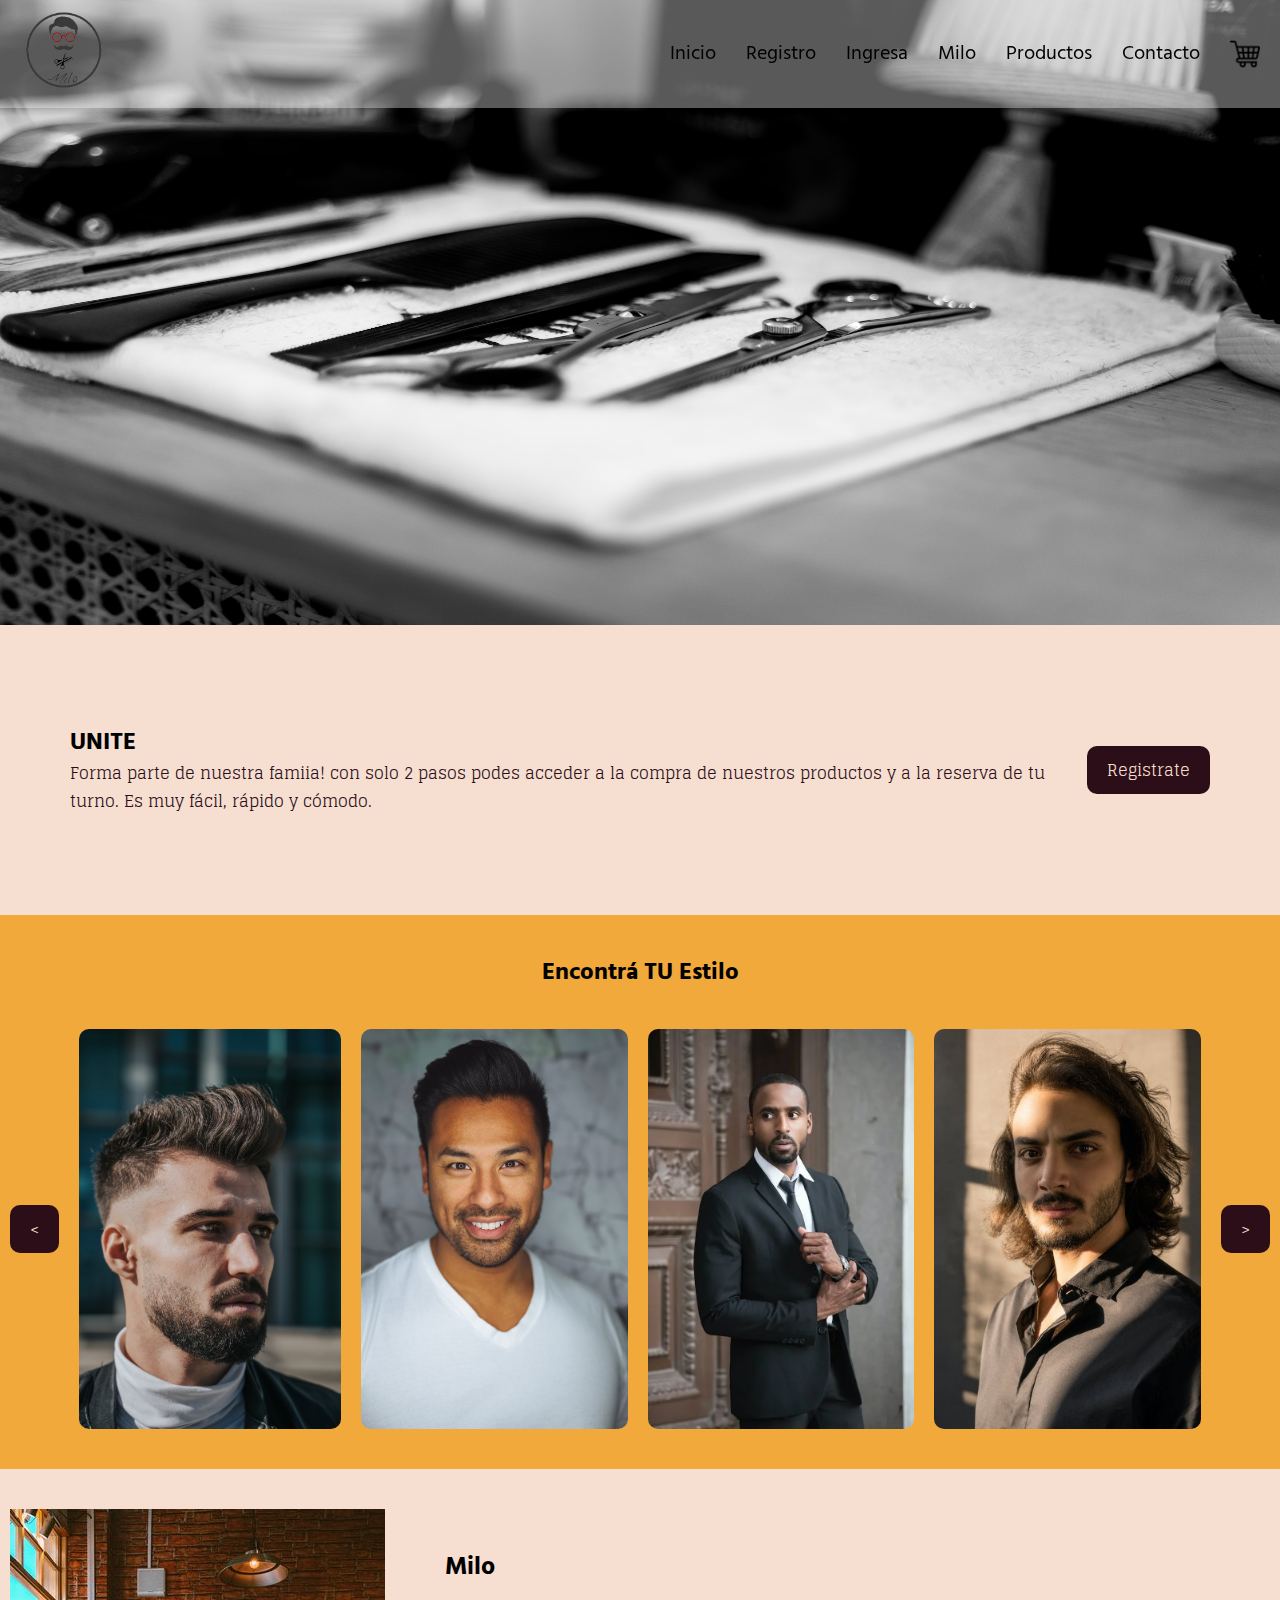
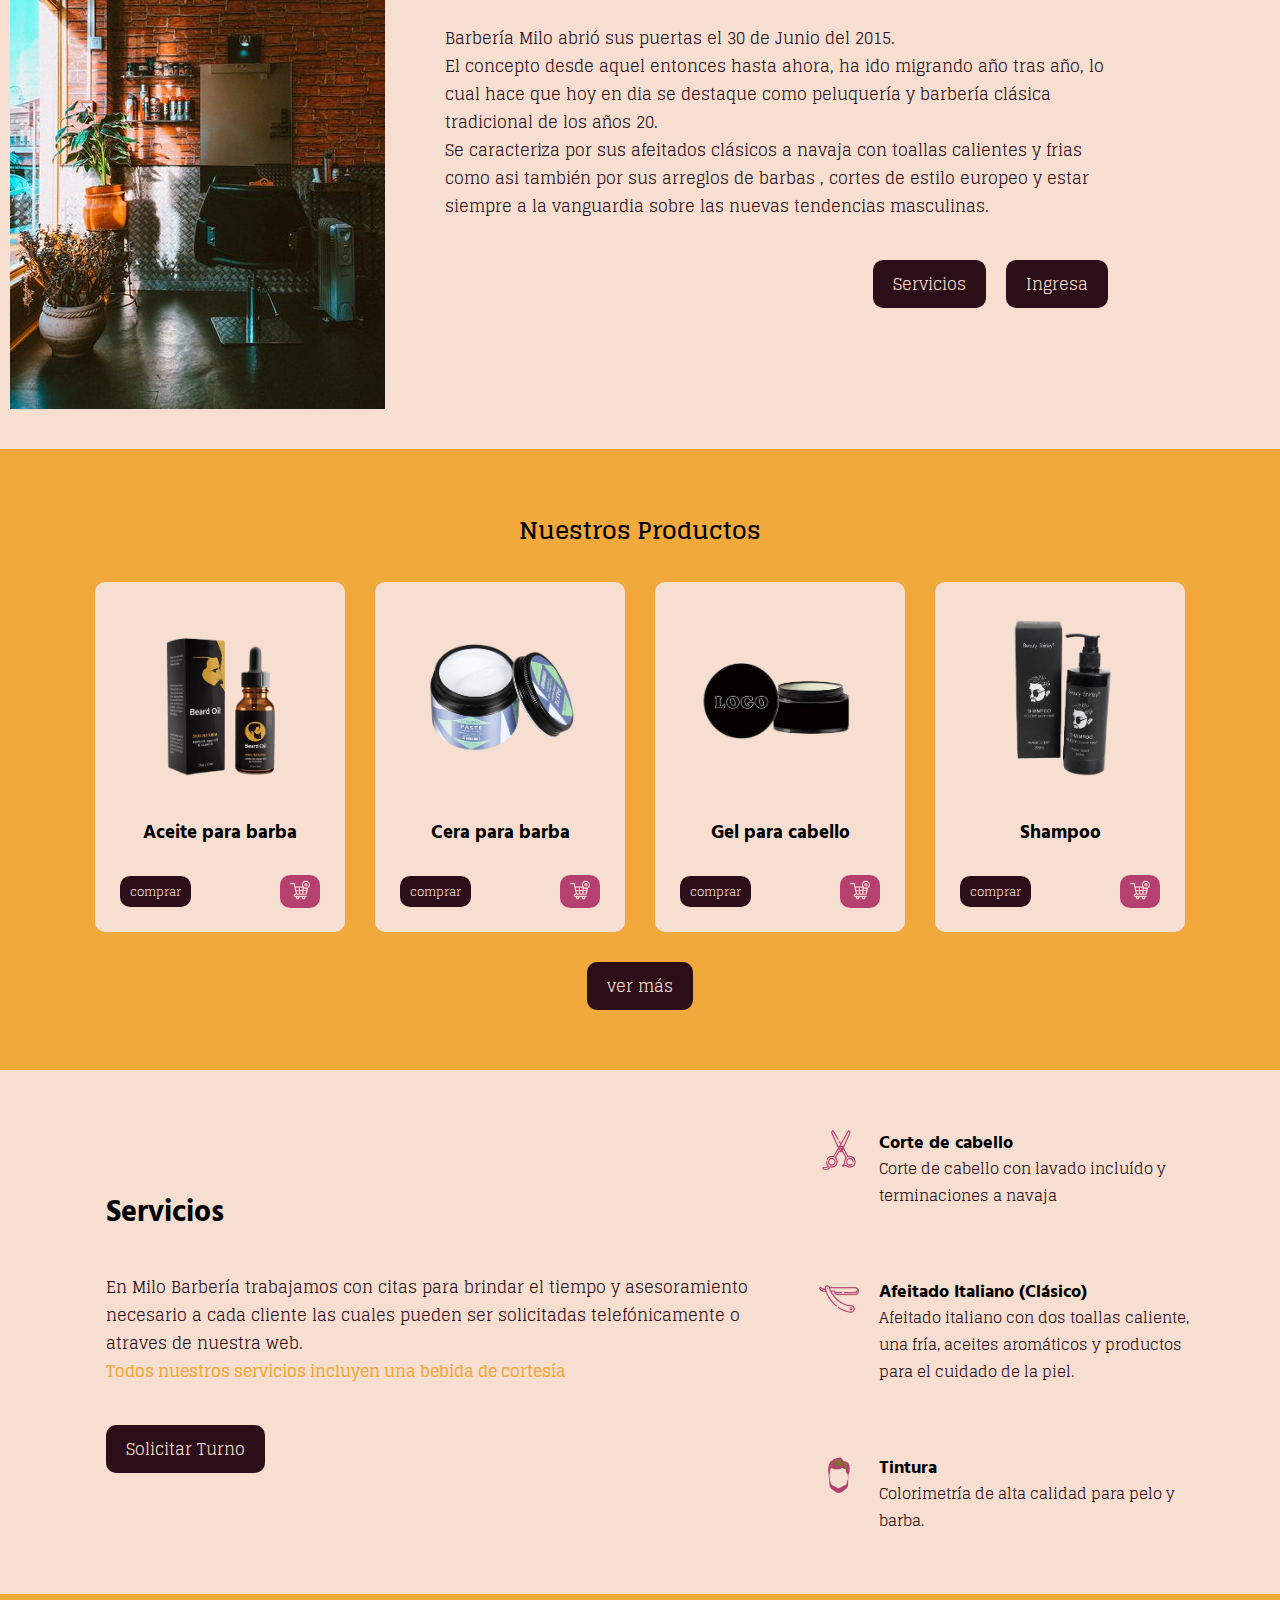
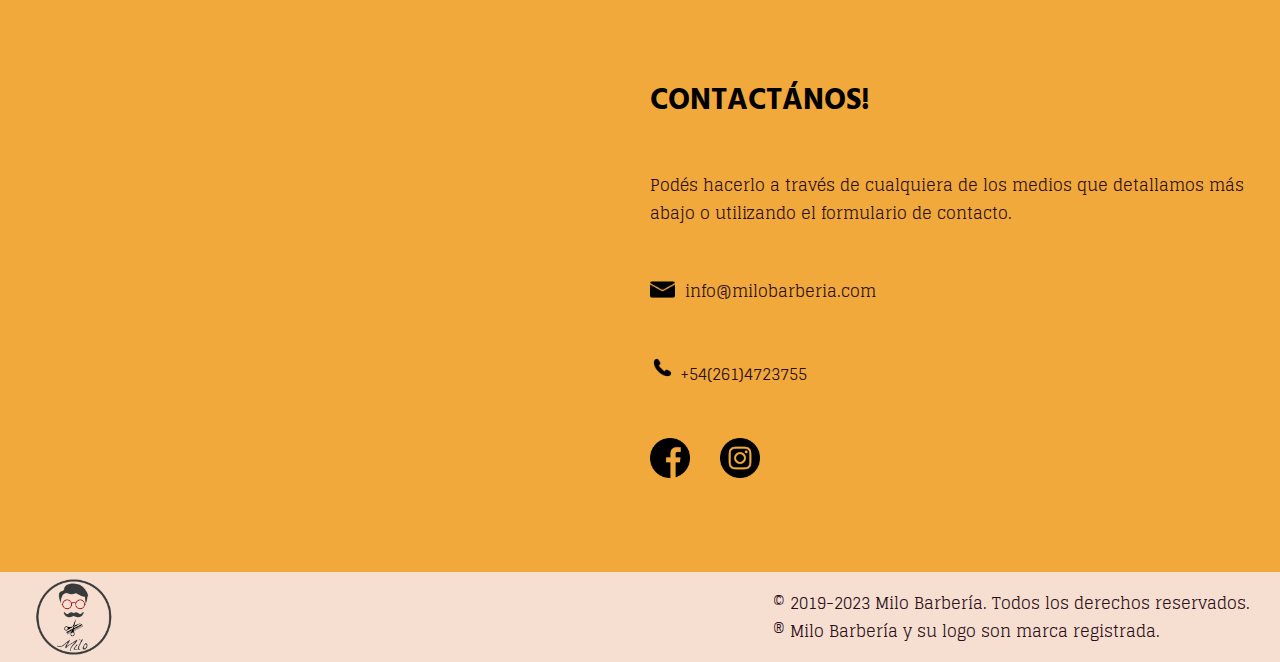
==== index.html @ 26f1858d "integrador" ====
<!DOCTYPE html>
<html lang="en">
  <head>
    <meta charset="UTF-8" />
    <meta name="viewport" content="width=device-width, initial-scale=1.0" />
    <link rel="stylesheet" href="./assets/style.css" />
    <title>Proyecto Final</title>
  </head>
  <body>
    <header>
      <nav>
        <a href="http://127.0.0.1:5500/"
          ><img src="./assets/imagenes/logo.png" alt="logo"
        /></a>
        <div class="nav-list">
          <ul class="nav-ul">
            <li><a href="#portada">Inicio</a></li>
            <li><a href="./registro.html">Registro</a></li>
            <li><a href="#">Ingresa</a></li>
            <li><a href="#Milo">Milo</a></li>
            <li><a href="#Productos">Productos</a></li>
            <li><a href="#Contacto">Contacto</a></li>
          </ul>
          <img
            src="./assets/imagenes/carrito/carrito-de-compras.png"
            alt="carrito"
          />
        </div>
      </nav>
    </header>
    <main>
      <section id="portada">
        <img src="./assets/imagenes/fondo.jpg" alt="foto portada" />
      </section>
      <section id="Registro">
        <div class="register">
          <div class="text-register">
            <h2>UNITE</h2>
            <p>
              Forma parte de nuestra famiia! con solo 2 pasos podes acceder a la
              compra de nuestros productos y a la reserva de tu turno. Es muy
              fácil, rápido y cómodo.
            </p>
          </div>
          <div class="button">
            <a href="#">Registrate</a>
          </div>
        </div>
      </section>
      <div class="estilos">
        <h2>Encontrá TU Estilo</h2>
        <div class="estilos-img">
          <div class="button"><p><</p></div>
          <img src="./assets/imagenes/Estilos/1.jpg" alt="estilo-1" />
          <img src="./assets/imagenes/Estilos/2.jpg" alt="estilo-2" />
          <img src="./assets/imagenes/Estilos/3.webp" alt="estilo-3" />
          <img src="./assets/imagenes/Estilos/4.jpeg" alt="estilo-4" />
          <div class="button"><p>></p></div>
        </div>
      </div>
      <section id="Milo">
        <div class="milo">
          <img src="./assets/imagenes/milo.jpg" alt="milo" />
          <div class="milo-text">
            <h3>Milo</h3>
            <p>
              Barbería Milo abrió sus puertas el 30 de Junio del 2015. <br />
              El concepto desde aquel entonces hasta ahora, ha ido migrando año
              tras año, lo cual hace que hoy en dia se destaque como peluquería
              y barbería clásica tradicional de los años 20. <br />
              Se caracteriza por sus afeitados clásicos a navaja con toallas
              calientes y frias como asi también por sus arreglos de barbas ,
              cortes de estilo europeo y estar siempre a la vanguardia sobre las
              nuevas tendencias masculinas.
            </p>
            <div class="milo-btn">
              <div class="button"><a href="#">Servicios</a></div>
              <div class="button"><a href="#">Ingresa</a></div>
            </div>
          </div>
        </div>
      </section>
      <section id="Productos">
        <h2>Nuestros Productos</h2>
        <div class="card-seccion">
          <div class="card">
            <img src="./assets/imagenes/productos/aceite.png" alt="aceite" />
            <h3>Aceite para barba</h3>
            <div class="btn-card">
              <div class="button-comp"><a href="#">comprar</a></div>
              <div class="button-cart">
                <a href="#"
                  ><img
                    src="./assets/imagenes/carrito/anadir-al-carrito.png"
                    alt="cart-icon"
                /></a>
              </div>
            </div>
          </div>
          <div class="card">
            <img src="./assets/imagenes/productos/cera.png" alt="cera" />
            <h3>Cera para barba</h3>
            <div class="btn-card">
              <div class="button-comp"><a href="#">comprar</a></div>
              <div class="button-cart">
                <a href="#"
                  ><img
                    src="./assets/imagenes/carrito/anadir-al-carrito.png"
                    alt="cart-icon"
                /></a>
              </div>
            </div>
          </div>
          <div class="card">
            <img src="./assets/imagenes/productos/gel.png" alt="gel" />
            <h3>Gel para cabello</h3>
            <div class="btn-card">
              <div class="button-comp"><a href="#">comprar</a></div>
              <div class="button-cart">
                <a href="#"
                  ><img
                    src="./assets/imagenes/carrito/anadir-al-carrito.png"
                    alt="cart-icon"
                /></a>
              </div>
            </div>
          </div>
          <div class="card">
            <img src="./assets/imagenes/productos/shampoo.png" alt="shampoo" />
            <h3>Shampoo</h3>
            <div class="btn-card">
              <div class="button-comp"><a href="#">comprar</a></div>
              <div class="button-cart">
                <a href="#"
                  ><img
                    src="./assets/imagenes/carrito/anadir-al-carrito.png"
                    alt="cart-icon"
                /></a>
              </div>
            </div>
          </div>
        </div>
        <div class="btn-more">
          <a href="#">ver más</a>
        </div>
      </section>
      <div class="servicios">
        <div class="servicios-texto">
          <h2>Servicios</h2>
          <p>
            En Milo Barbería trabajamos con citas para brindar el tiempo y
            asesoramiento necesario a cada cliente las cuales pueden ser
            solicitadas telefónicamente o atraves de nuestra web. <br />
            <b
              ><span class="span-servicios">
                Todos nuestros servicios incluyen una bebida de cortesía</span
              ></b
            >
          </p>
          <div class="servicios-btn">
            <div class="button"><a href="#">Solicitar Turno</a></div>
          </div>
        </div>
        <div class="servicios-tipo">
          <div class="servicios-info">
            <img src="./assets/imagenes/servicios/tijeras.png" alt="navaja" />
            <div>
              <h3>Corte de cabello</h3>
              <p>
                Corte de cabello con lavado incluído y terminaciones a navaja
              </p>
            </div>
          </div>

          <div class="servicios-info">
            <img
              src="./assets/imagenes/servicios/navaja-de-afeitar.png"
              alt="navaja"
            />
            <div>
              <h3>Afeitado Italiano (Clásico)</h3>
              <p>
                Afeitado italiano con dos toallas caliente, una fría, aceites
                aromáticos y productos para el cuidado de la piel.
              </p>
            </div>
          </div>

          <div class="servicios-info">
            <img src="./assets/imagenes/servicios/peinado.png" alt="navaja" />
            <div>
              <h3>Tintura</h3>
              <p>Colorimetría de alta calidad para pelo y barba.</p>
            </div>
          </div>
        </div>
      </div>
      <section id="Contacto">
        <div class="contacto">
          <div class="iframe">
            <iframe
              src="https://www.google.com/maps/embed?pb=!1m18!1m12!1m3!1d2368.666801230985!2d-68.80490873131566!3d-32.90343686190601!2m3!1f0!2f0!3f0!3m2!1i1024!2i768!4f13.1!3m3!1m2!1s0x967e0eb114f50353%3A0x414009b861c320c0!2sAdolfo%20Calle%2C%20Mendoza!5e0!3m2!1ses-419!2sar!4v1698531806406!5m2!1ses-419!2sar"
              width="600"
              height="450"
              style="border: 0"
              allowfullscreen=""
              loading="lazy"
              referrerpolicy="no-referrer-when-downgrade"
            ></iframe>
          </div>
          <div class="contacto-datos">
            <h2>CONTACTÁNOS!</h2>
            <p>
              Podés hacerlo a través de cualquiera de los medios que detallamos
              más abajo o utilizando el formulario de contacto.
            </p>
            <div class="contacto-mail">
              <img src="./assets/imagenes/contacto/mail.png" alt="mail" />
              <a href="#">info@milobarberia.com</a>
            </div>
            <div class="contacto-tel">
              <img
                src="./assets/imagenes/contacto/telefono.png"
                alt="telefono"
              />
              <a href="#">+54(261)4723755</a>
            </div>
            <div class="contacto-redes">
              <a href="#"
                ><img
                  src="./assets/imagenes/contacto/facebook.png"
                  alt="facebook"
              /></a>
              <a href="#">
                <img
                  src="./assets/imagenes/contacto/instagram.png"
                  alt="instagram"
              /></a>
            </div>
          </div>
        </div>
      </section>
    </main>
    <footer>
      <img src="./assets/imagenes/logo.png" alt="logo" />
      <p>
        © 2019-2023 Milo Barbería. Todos los derechos reservados. <br />
        ® Milo Barbería y su logo son marca registrada.
      </p>
    </footer>
  </body>
</html>
---- assets/style.css ----
@import url("https://fonts.googleapis.com/css2?family=Changa:wght@200;300;400;500;600;700;800&family=Glegoo:wght@400;700&family=Hind+Madurai:wght@300;400;500;600;700&display=swap");

* {
  margin: 0;
  padding: 0;
  box-sizing: border-box;
  text-decoration: none;
  list-style-type: none;
  list-style: none;
  font-family: "Glegoo", arial;
}
body {
  background: #f6dfd1;
  display: flex;
  flex-direction: column;
  align-items: center;
}

:root {
  --font-title: "Changa";
  --font-subtitle: "Hind Madurai";
  --bk-seccion: #f1a93c;
  --bk-cards: #f6dfd1;
  --bk-btn-second: #b64070;
}

header {
  display: flex;
  position: fixed;
  width: 100%;
  padding: 10px 20px;
  background: rgb(255, 255, 255);
  background: linear-gradient(
    0deg,
    rgba(255, 255, 255, 0.35) 0%,
    rgba(255, 255, 255, 0.35) 83%
  );
}

nav {
  display: flex;
  justify-content: space-between;
  align-items: center;
  width: 100%;
}

nav img {
  height: 80px;
}
.nav-list {
  display: flex;
  gap: 30px;
}

.nav-ul {
  display: flex;
  gap: 30px;
}
.nav-ul a {
  color: black;
  font-family: var(--font-subtitle);
  font-size: 20px;
}
.nav-list img {
  height: 30px;
  cursor: pointer;
}

main {
  display: flex;
  flex-direction: column;
  justify-content: center;
  align-items: center;
}

#portada {
  width: 100%;
  height: 625px;
  display: flex;
  position: top 0;
}
#portada img {
  width: 100%;
}
.register {
  display: flex;
  /* justify-content: center; */
  align-items: center;
  padding: 100px 30px;
  gap: 30px;
  max-width: 1200px;
  text-decoration-color: #2c0e18;
}
.register h2 {
  font-family: var(--font-subtitle);
}
.register p {
  color: #2c0e18;
}

.button {
  background: #2c0e18;
  padding: 10px 20px;
  width: fit-content;
  border-radius: 10px;
  cursor: pointer;
}
.button a,
p {
  color: #f6dfd1;
}
.estilos {
  background: var(--bk-seccion);
  width: 100%;
  display: flex;
  flex-direction: column;
  align-items: center;
  padding: 40px 30px;
  gap: 40px;
}
.estilos h2 {
  font-family: var(--font-subtitle);
}
.estilos-img {
  display: flex;
  gap: 20px;
  width: 100%;
  justify-content: center;
  align-items: center;
}
.estilos-img img {
  height: 400px;
  border-radius: 10px;
}
.milo {
  display: flex;
  width: 90%;
  justify-content: center;
  padding: 40px 30px;
  gap: 30px;
}
.milo-text {
  display: flex;
  flex-direction: column;
  gap: 40px;
  padding: 40px 30px;
}
.milo-text h3 {
  font-family: var(--font-subtitle);
  font-size: 25px;
}
.milo-text p {
  color: #2c0e18;
}
.milo-btn {
  display: flex;
  justify-content: end;
  gap: 20px;
}

#Productos {
  width: 100%;
  background: var(--bk-seccion);
  display: flex;
  flex-direction: column;
  justify-content: center;
  align-items: center;
  padding: 60px 10px;
  gap: 30px;
}
.product h2 {
  font-family: var(--font-title);
}

.card-seccion {
  display: flex;
  width: 1200px;
  justify-content: center;
  gap: 30px;
}

.card {
  display: flex;
  flex-direction: column;
  width: 250px;
  height: 350px;
  background: var(--bk-cards);
  justify-content: center;
  align-items: center;
  padding: 10px;
  gap: 30px;
  border-radius: 10px;
}
.card h3 {
  font-family: var(--font-subtitle);
}

.card img {
  width: 80%;
  border-radius: 5px;
}

.btn-card {
  display: flex;
  width: 200px;
  justify-content: space-between;
  align-items: center;
}

.button-comp {
  background: #2c0e18;
  padding: 5px 10px;
  width: fit-content;
  border-radius: 10px;
  font-size: 12px;
}
.button-comp a {
  color: #f6dfd1;
}
.button-cart {
  display: flex;
  background: var(--bk-btn-second);
  padding: 5px 10px 0px 10px;
  width: fit-content;
  border-radius: 10px;
}

.button-cart img {
  width: 20px;
}

.btn-more {
  background: #2c0e18;
  padding: 10px 20px;
  width: fit-content;
  border-radius: 10px;
}
.btn-more a {
  color: #f6dfd1;
}
.servicios {
  display: flex;
  width: 90%;
  justify-content: center;
  align-items: center;
  padding: 60px 30px;
  gap: 30px;
}

.servicios-texto {
  display: flex;
  flex-direction: column;
  gap: 40px;
  padding: 40px 30px;
}

.servicios-texto h2 {
  font-family: var(--font-subtitle);
  font-size: 30px;
}
.servicios-texto p {
  color: #2c0e18;
}
.span-servicios {
  color: #f1a93c;
}

.servicios-tipo {
  display: flex;
  flex-direction: column;
  gap: 70px;
}

.servicios-info {
  display: flex;
  align-items: start;
  gap: 20px;
}
.servicios-info img {
  height: 40px;
}

.servicios-info h3 {
  font-family: var(--font-subtitle);
  font-size: 18px;
}
.servicios-info p {
  color: #2c0e18;
  font-size: 15px;
}

.contacto {
  background: var(--bk-seccion);
  width: 100%;
  justify-content: center;
  align-items: center;
  padding: 60px 20px;
  display: flex;
  gap: 50px;
}
.contacto-datos {
  display: flex;
  flex-direction: column;
  gap: 50px;
}

.contacto-datos h2 {
  font-family: var(--font-subtitle);
  font-size: 30px;
}

.contacto-datos p {
  color: #2c0e18;
}

.contacto-datos a {
  color: #2c0e18;
}
.contacto-mail {
  display: flex;
  gap: 10px;
}

.contacto-mail img {
  height: 25px;
}

.contacto-tel img {
  height: 25px;
}

.contacto-redes {
  display: flex;
  gap: 30px;
}

.contacto-redes img {
  height: 40px;
}

footer {
  display: flex;
  justify-content: space-between;
  align-items: center;
  padding: 5px 30px;
  width: 100%;
}

footer p {
  color: #2c0e18;
}

footer img {
  height: 80px;
}

/* ========== REGISTRO =========== */

.registro {
  display: flex;
  flex-direction: column;
  padding: 150px 30px;
  max-width: 1200px;
  justify-content: center;
  align-items: center;
  gap: 30px;
}

.registro h1 {
  font-family: var(--font-title);
}

.formulario {
  display: flex;
  flex-direction: column;
  justify-content: center;
  gap: 20px;
}

.campos {
  font-family: var(--font-subtitle);
  color: #2c0e18;
  font-size: 20px;
}
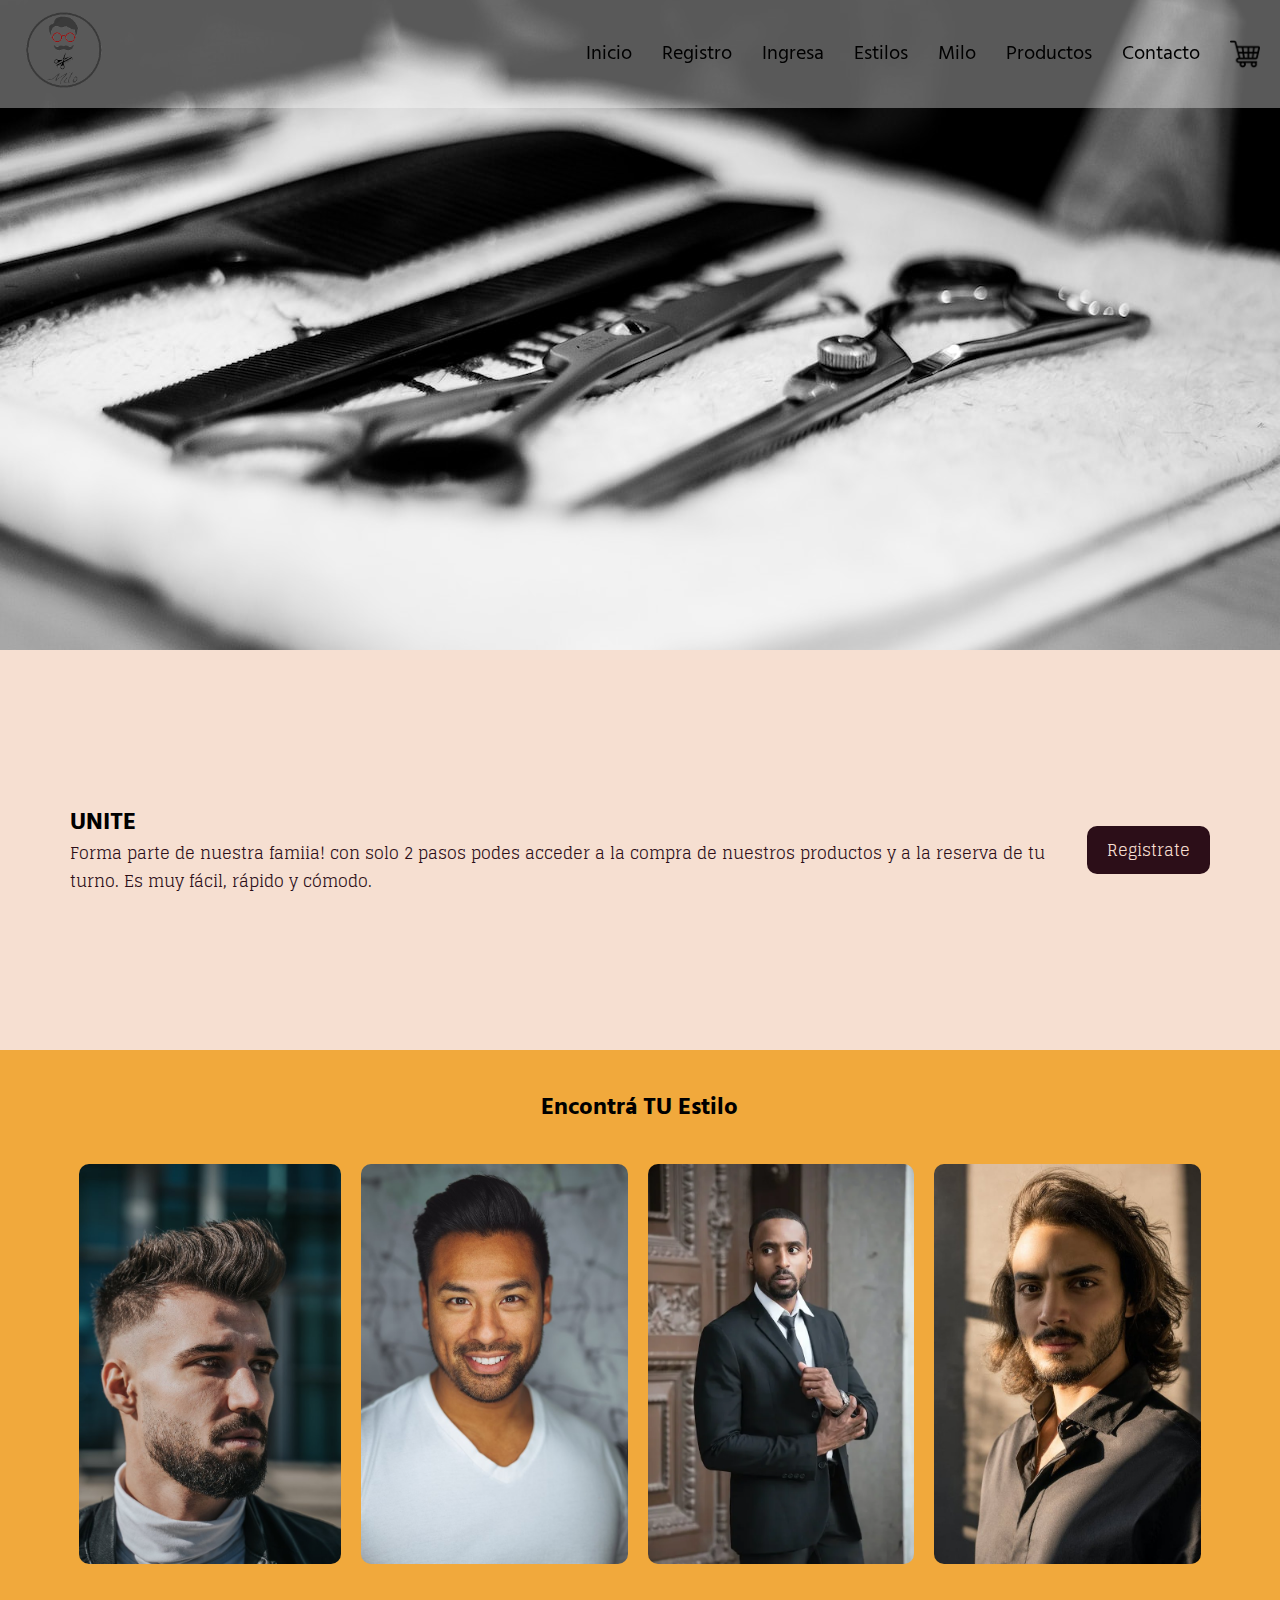
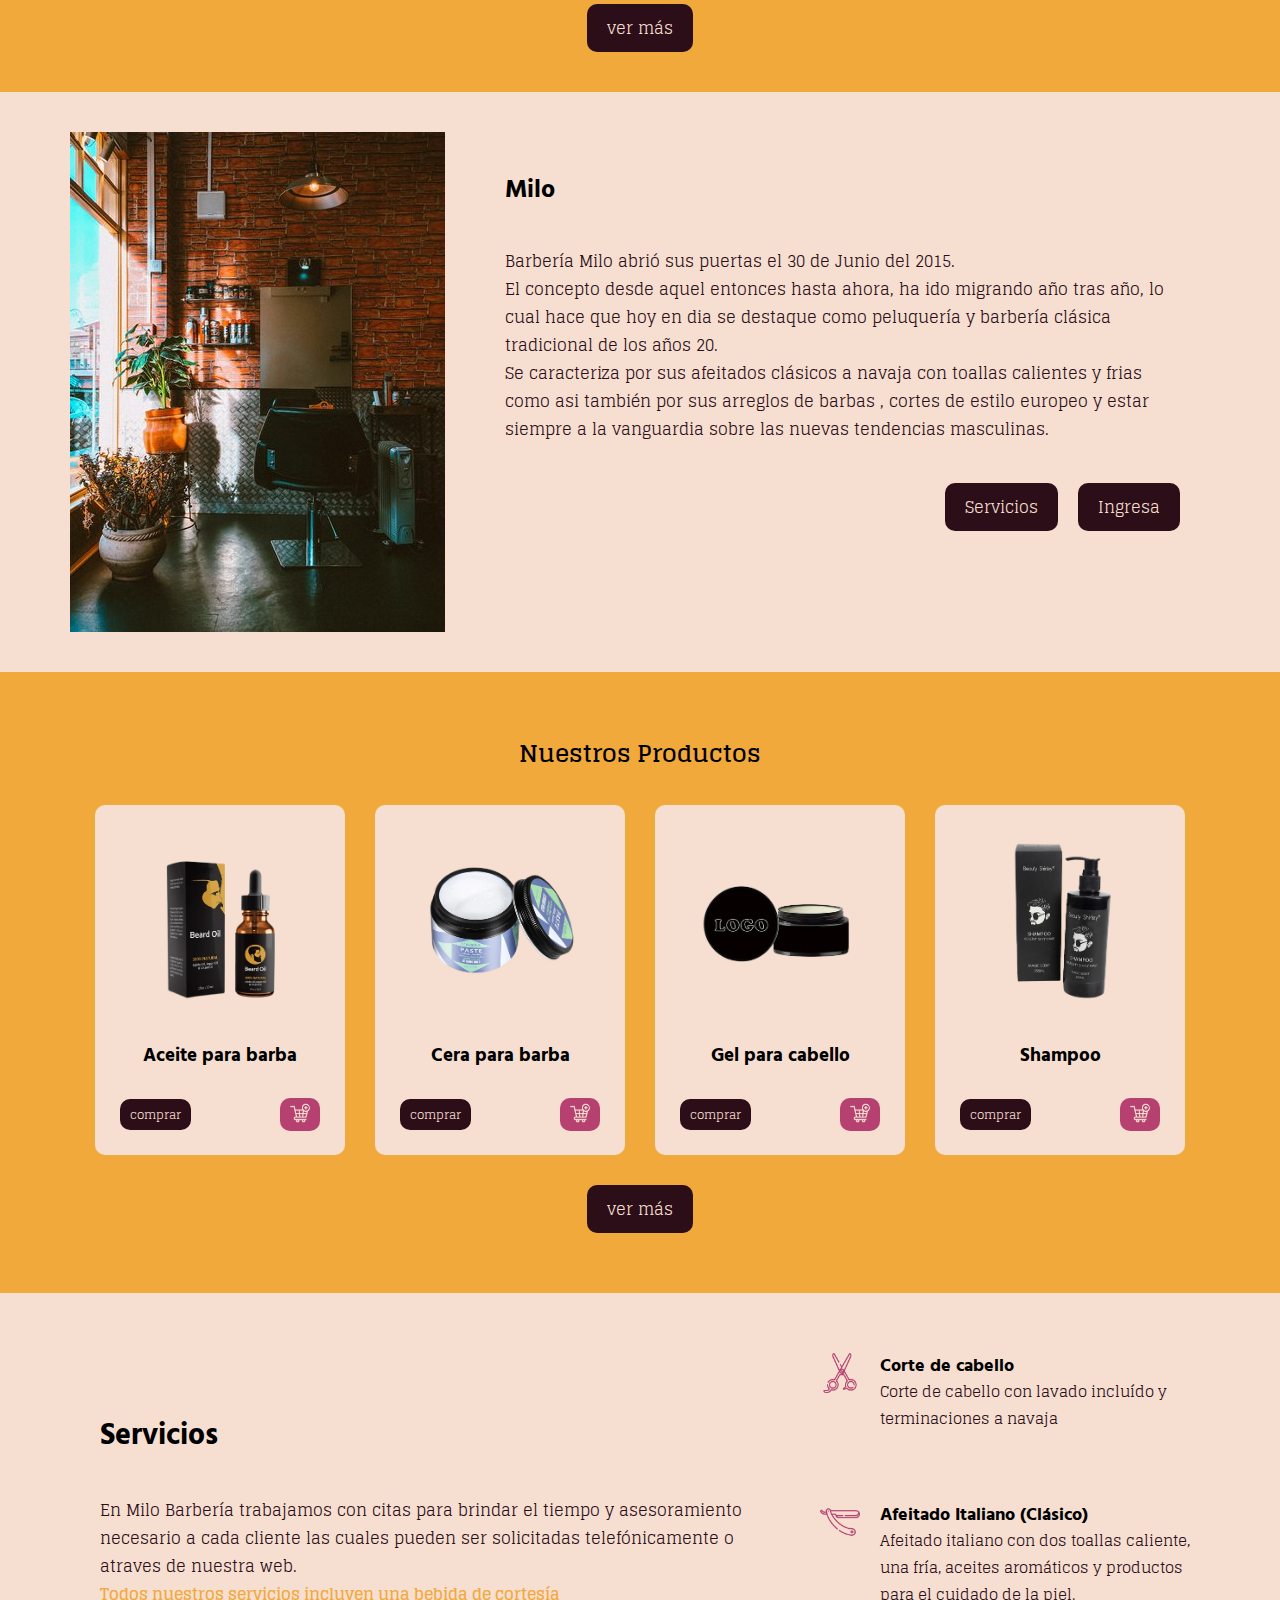
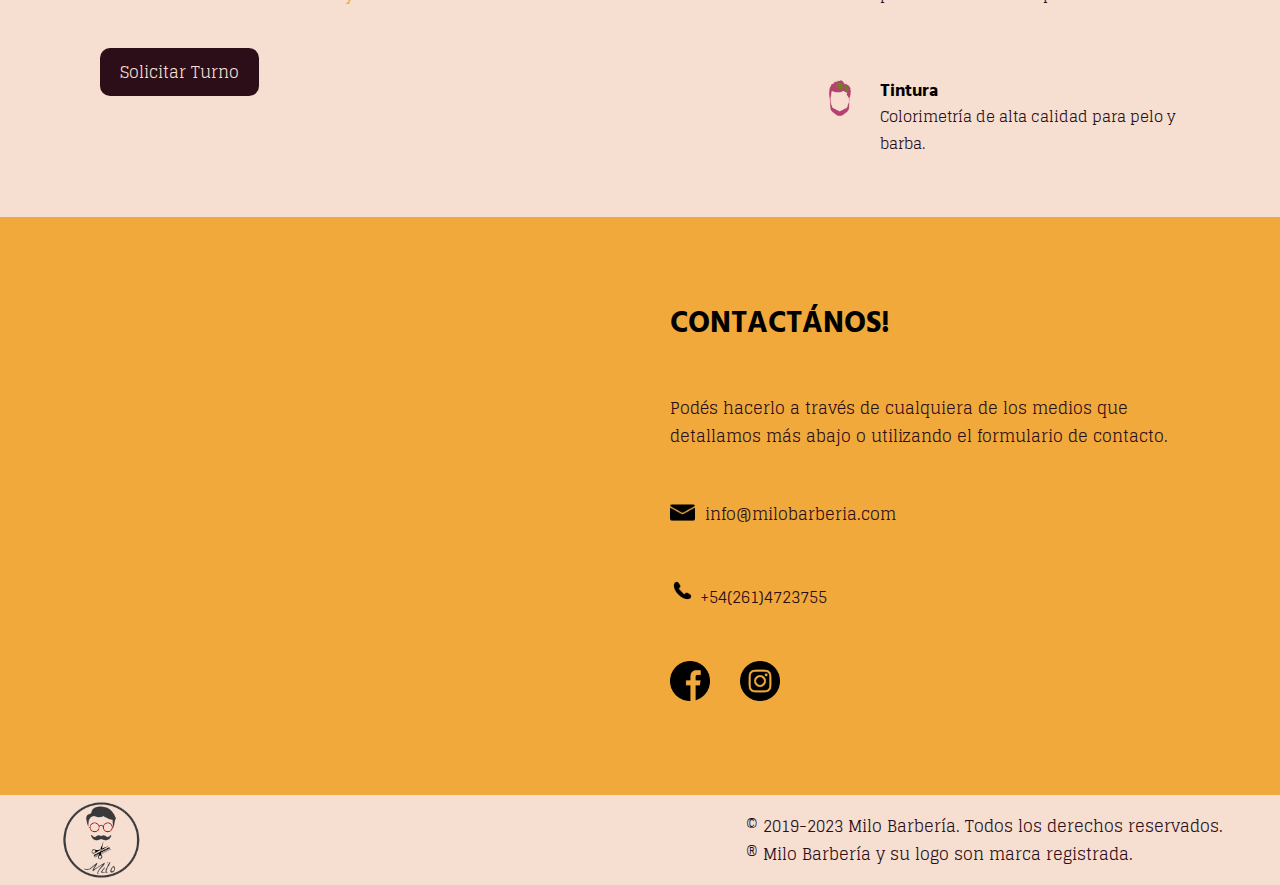
==== commit a0d5f857: "mediaqueries" ====
--- a/index.html
+++ b/index.html
@@ -4,19 +4,25 @@
     <meta charset="UTF-8" />
     <meta name="viewport" content="width=device-width, initial-scale=1.0" />
     <link rel="stylesheet" href="./assets/style.css" />
+    <link rel="stylesheet" href="./assets/mediaqueries.css" />
     <title>Proyecto Final</title>
   </head>
   <body>
     <header>
+      <a href="https://integrador-chi-seven.vercel.app/"
+        ><img src="./assets/imagenes/logo.png" alt="logo"
+      /></a>
       <nav>
-        <a href="http://127.0.0.1:5500/"
-          ><img src="./assets/imagenes/logo.png" alt="logo"
-        /></a>
         <div class="nav-list">
+          <label for="menu-toggle" class="menu-label">
+            <img src="./assets/imagenes/carrito/menu.png" alt="menu" />
+          </label>
+          <input type="checkbox" id="menu-toggle" />
           <ul class="nav-ul">
             <li><a href="#portada">Inicio</a></li>
             <li><a href="./registro.html">Registro</a></li>
-            <li><a href="#">Ingresa</a></li>
+            <li><a href="./inicio.html">Ingresa</a></li>
+            <li><a href="#Estilos">Estilos</a></li>
             <li><a href="#Milo">Milo</a></li>
             <li><a href="#Productos">Productos</a></li>
             <li><a href="#Contacto">Contacto</a></li>
@@ -29,9 +35,7 @@
       </nav>
     </header>
     <main>
-      <section id="portada">
-        <img src="./assets/imagenes/fondo.jpg" alt="foto portada" />
-      </section>
+      <section id="portada"></section>
       <section id="Registro">
         <div class="register">
           <div class="text-register">
@@ -43,21 +47,22 @@
             </p>
           </div>
           <div class="button">
-            <a href="#">Registrate</a>
-          </div>
-        </div>
-      </section>
-      <div class="estilos">
-        <h2>Encontrá TU Estilo</h2>
-        <div class="estilos-img">
-          <div class="button"><p><</p></div>
-          <img src="./assets/imagenes/Estilos/1.jpg" alt="estilo-1" />
-          <img src="./assets/imagenes/Estilos/2.jpg" alt="estilo-2" />
-          <img src="./assets/imagenes/Estilos/3.webp" alt="estilo-3" />
-          <img src="./assets/imagenes/Estilos/4.jpeg" alt="estilo-4" />
-          <div class="button"><p>></p></div>
-        </div>
-      </div>
+            <a href="./registro.html">Registrate</a>
+          </div>
+        </div>
+      </section>
+      <section id="Estilos">
+        <div class="estilos-cont">
+          <h2>Encontrá TU Estilo</h2>
+          <div class="estilos-img">
+            <img src="./assets/imagenes/Estilos/1.jpg" alt="estilo-1" />
+            <img src="./assets/imagenes/Estilos/2.jpg" alt="estilo-2" />
+            <img src="./assets/imagenes/Estilos/3.webp" alt="estilo-3" />
+            <img src="./assets/imagenes/Estilos/4.jpeg" alt="estilo-4" />
+          </div>
+          <div class="button"><p>ver más</p></div>
+        </div>
+      </section>
       <section id="Milo">
         <div class="milo">
           <img src="./assets/imagenes/milo.jpg" alt="milo" />
@@ -74,8 +79,10 @@
               nuevas tendencias masculinas.
             </p>
             <div class="milo-btn">
-              <div class="button"><a href="#">Servicios</a></div>
-              <div class="button"><a href="#">Ingresa</a></div>
+              <div class="button">
+                <a href="#servicios">Servicios</a>
+              </div>
+              <div class="button"><a href="./inicio.html">Ingresa</a></div>
             </div>
           </div>
         </div>
@@ -144,7 +151,7 @@
           <a href="#">ver más</a>
         </div>
       </section>
-      <div class="servicios">
+      <section id="servicios">
         <div class="servicios-texto">
           <h2>Servicios</h2>
           <p>
@@ -157,8 +164,47 @@
               ></b
             >
           </p>
+
+          <div class="servicios-media">
+            <div class="servicios-info">
+              <img src="./assets/imagenes/servicios/tijeras.png" alt="navaja" />
+              <div>
+                <h3>Corte de cabello</h3>
+                <p>
+                  Corte de cabello con lavado incluído y terminaciones a navaja
+                </p>
+              </div>
+            </div>
+
+            <div class="servicios-info">
+              <img
+                src="./assets/imagenes/servicios/navaja-de-afeitar.png"
+                alt="navaja"
+              />
+              <div>
+                <h3>Afeitado Italiano (Clásico)</h3>
+                <p>
+                  Afeitado italiano con dos toallas caliente, una fría, aceites
+                  aromáticos y productos para el cuidado de la piel.
+                </p>
+              </div>
+            </div>
+
+            <div class="servicios-info">
+              <img src="./assets/imagenes/servicios/peinado.png" alt="navaja" />
+              <div>
+                <h3>Tintura</h3>
+                <p>Colorimetría de alta calidad para pelo y barba.</p>
+              </div>
+            </div>
+          </div>
+
           <div class="servicios-btn">
-            <div class="button"><a href="#">Solicitar Turno</a></div>
+            <div class="button">
+              <a href="https://integrador-chi-seven.vercel.app/inicio.html"
+                >Solicitar Turno</a
+              >
+            </div>
           </div>
         </div>
         <div class="servicios-tipo">
@@ -194,7 +240,7 @@
             </div>
           </div>
         </div>
-      </div>
+      </section>
       <section id="Contacto">
         <div class="contacto">
           <div class="iframe">
@@ -237,6 +283,23 @@
                   alt="instagram"
               /></a>
             </div>
+            <div class="redes-media">
+              <a href="#"
+                ><img
+                  src="./assets/imagenes/contacto/facebook.png"
+                  alt="facebook"
+              /></a>
+              <a href="#">
+                <img
+                  src="./assets/imagenes/contacto/instagram.png"
+                  alt="instagram"
+              /></a>
+              <a
+                href="https://www.google.com/maps/place/Adolfo+Calle+2940+local+2,+M5519+Mendoza/@-32.9033445,-68.8031352,21z/data=!4m6!3m5!1s0x967e0eb11486ad8d:0x8ae943eae06f96ea!8m2!3d-32.9033662!4d-68.8032671!16s%2Fg%2F11n0fgl0xs?hl=es-419&gl=AR"
+              >
+                <img src="./assets/imagenes/contacto/mapa.png" alt="ubicación"
+              /></a>
+            </div>
           </div>
         </div>
       </section>
--- a/assets/style.css
+++ b/assets/style.css
@@ -39,12 +39,13 @@
 
 nav {
   display: flex;
-  justify-content: space-between;
-  align-items: center;
-  width: 100%;
-}
-
-nav img {
+  justify-content: end;
+  align-items: center;
+  width: 100%;
+  gap: 10px;
+}
+
+header img {
   height: 80px;
 }
 .nav-list {
@@ -71,22 +72,23 @@
   flex-direction: column;
   justify-content: center;
   align-items: center;
+  width: 100%;
 }
 
 #portada {
-  width: 100%;
-  height: 625px;
-  display: flex;
-  position: top 0;
-}
-#portada img {
-  width: 100%;
-}
+  display: flex;
+  background-image: url(./imagenes/fondo.jpg);
+  background-position: center;
+  width: 100%;
+  height: 650px;
+}
+
 .register {
   display: flex;
-  /* justify-content: center; */
-  align-items: center;
-  padding: 100px 30px;
+  justify-content: center;
+  align-items: center;
+  padding: 0px 30px;
+  height: 400px;
   gap: 30px;
   max-width: 1200px;
   text-decoration-color: #2c0e18;
@@ -109,16 +111,24 @@
 p {
   color: #f6dfd1;
 }
-.estilos {
+
+#Estilos {
+  display: flex;
   background: var(--bk-seccion);
   width: 100%;
+  justify-content: center;
+}
+
+.estilos-cont {
+  background: var(--bk-seccion);
+  max-width: 1200px;
   display: flex;
   flex-direction: column;
   align-items: center;
   padding: 40px 30px;
   gap: 40px;
 }
-.estilos h2 {
+.estilos-cont h2 {
   font-family: var(--font-subtitle);
 }
 .estilos-img {
@@ -134,7 +144,7 @@
 }
 .milo {
   display: flex;
-  width: 90%;
+  max-width: 1200px;
   justify-content: center;
   padding: 40px 30px;
   gap: 30px;
@@ -159,22 +169,22 @@
 }
 
 #Productos {
+  display: flex;
   width: 100%;
   background: var(--bk-seccion);
-  display: flex;
   flex-direction: column;
   justify-content: center;
   align-items: center;
   padding: 60px 10px;
   gap: 30px;
 }
-.product h2 {
+#Product h2 {
   font-family: var(--font-title);
 }
 
 .card-seccion {
   display: flex;
-  width: 1200px;
+  max-width: 1200px;
   justify-content: center;
   gap: 30px;
 }
@@ -238,9 +248,9 @@
 .btn-more a {
   color: #f6dfd1;
 }
-.servicios {
-  display: flex;
-  width: 90%;
+#servicios {
+  display: flex;
+  max-width: 1200px;
   justify-content: center;
   align-items: center;
   padding: 60px 30px;
@@ -271,6 +281,10 @@
   gap: 70px;
 }
 
+.servicios-media {
+  display: none;
+}
+
 .servicios-info {
   display: flex;
   align-items: start;
@@ -289,9 +303,14 @@
   font-size: 15px;
 }
 
+#Contacto {
+  display: flex;
+  width: 100%;
+  background: var(--bk-seccion);
+}
 .contacto {
   background: var(--bk-seccion);
-  width: 100%;
+  max-width: 1200px;
   justify-content: center;
   align-items: center;
   padding: 60px 20px;
@@ -329,6 +348,10 @@
   height: 25px;
 }
 
+.redes-media {
+  display: none;
+}
+
 .contacto-redes {
   display: flex;
   gap: 30px;
@@ -342,8 +365,9 @@
   display: flex;
   justify-content: space-between;
   align-items: center;
-  padding: 5px 30px;
-  width: 100%;
+  padding: 5px;
+  max-width: 1200px;
+  gap: 600px;
 }
 
 footer p {
@@ -354,6 +378,11 @@
   height: 80px;
 }
 
+#menu-toggle,
+.menu-label {
+  display: none;
+}
+
 /* ========== REGISTRO =========== */
 
 .registro {
@@ -370,6 +399,8 @@
   font-family: var(--font-title);
 }
 
+/* ========== FORMULARIO =========== */
+
 .formulario {
   display: flex;
   flex-direction: column;
--- a/assets/mediaqueries.css
+++ b/assets/mediaqueries.css
@@ -0,0 +1,141 @@
+@media (max-width: 1180px) {
+  .menu-label {
+    display: flex;
+    order: 2;
+  }
+
+  .menu-label img {
+    height: 30px;
+  }
+
+  nav {
+    gap: 20px;
+  }
+
+  .nav-ul {
+    position: absolute;
+    top: 107.5px;
+    flex-direction: column;
+    align-items: center;
+    width: 70%;
+    left: 15%;
+    right: 15%;
+    background: rgb(255, 255, 255);
+    background: linear-gradient(
+      0deg,
+      rgba(255, 255, 255, 0.35) 0%,
+      rgba(255, 255, 255, 0.35) 83%
+    );
+    border-radius: 0 0 10px 10px;
+    border: 2px solid white;
+    border-top: 0px;
+    display: none;
+  }
+
+  #menu-toggle:checked ~ .nav-ul {
+    display: flex;
+  }
+
+  .register {
+    display: flex;
+    flex-direction: column;
+    max-width: 850px;
+    gap: 40px;
+  }
+
+  .estilos-cont {
+    max-width: 850px;
+    gap: 50px;
+  }
+
+  .estilos-img {
+    flex-wrap: wrap;
+  }
+
+  .milo img {
+    display: none;
+  }
+
+  .milo {
+    max-width: 850px;
+  }
+  .milo-text {
+    justify-content: center;
+    align-items: center;
+  }
+
+  .milo-text p {
+    text-align: center;
+  }
+
+  .card-seccion {
+    max-width: 750px;
+    flex-wrap: wrap;
+    gap: 40px;
+  }
+
+  #servicios {
+    max-width: 850px;
+  }
+  .servicios-tipo {
+    display: none;
+  }
+
+  .servicios-texto {
+    gap: 50px;
+  }
+
+  .servicios-media {
+    display: flex;
+    flex-direction: column;
+    gap: 40px;
+  }
+
+  .servicios-texto h2 {
+    text-align: center;
+  }
+
+  .servicios-btn {
+    display: flex;
+    justify-content: center;
+    align-items: center;
+  }
+
+  #Contacto {
+    justify-content: center;
+    align-content: center;
+  }
+
+  .contacto {
+    max-width: 850px;
+  }
+
+  .iframe {
+    display: none;
+  }
+  .contacto-redes {
+    display: none;
+  }
+
+  .redes-media {
+    display: flex;
+    gap: 30px;
+  }
+
+  .redes-media img {
+    height: 40px;
+  }
+
+  .contacto-datos {
+    justify-content: center;
+    align-items: center;
+    text-align: center;
+  }
+
+  footer {
+    max-width: 850px;
+    justify-content: center;
+    align-items: center;
+    gap: 0px;
+  }
+}
